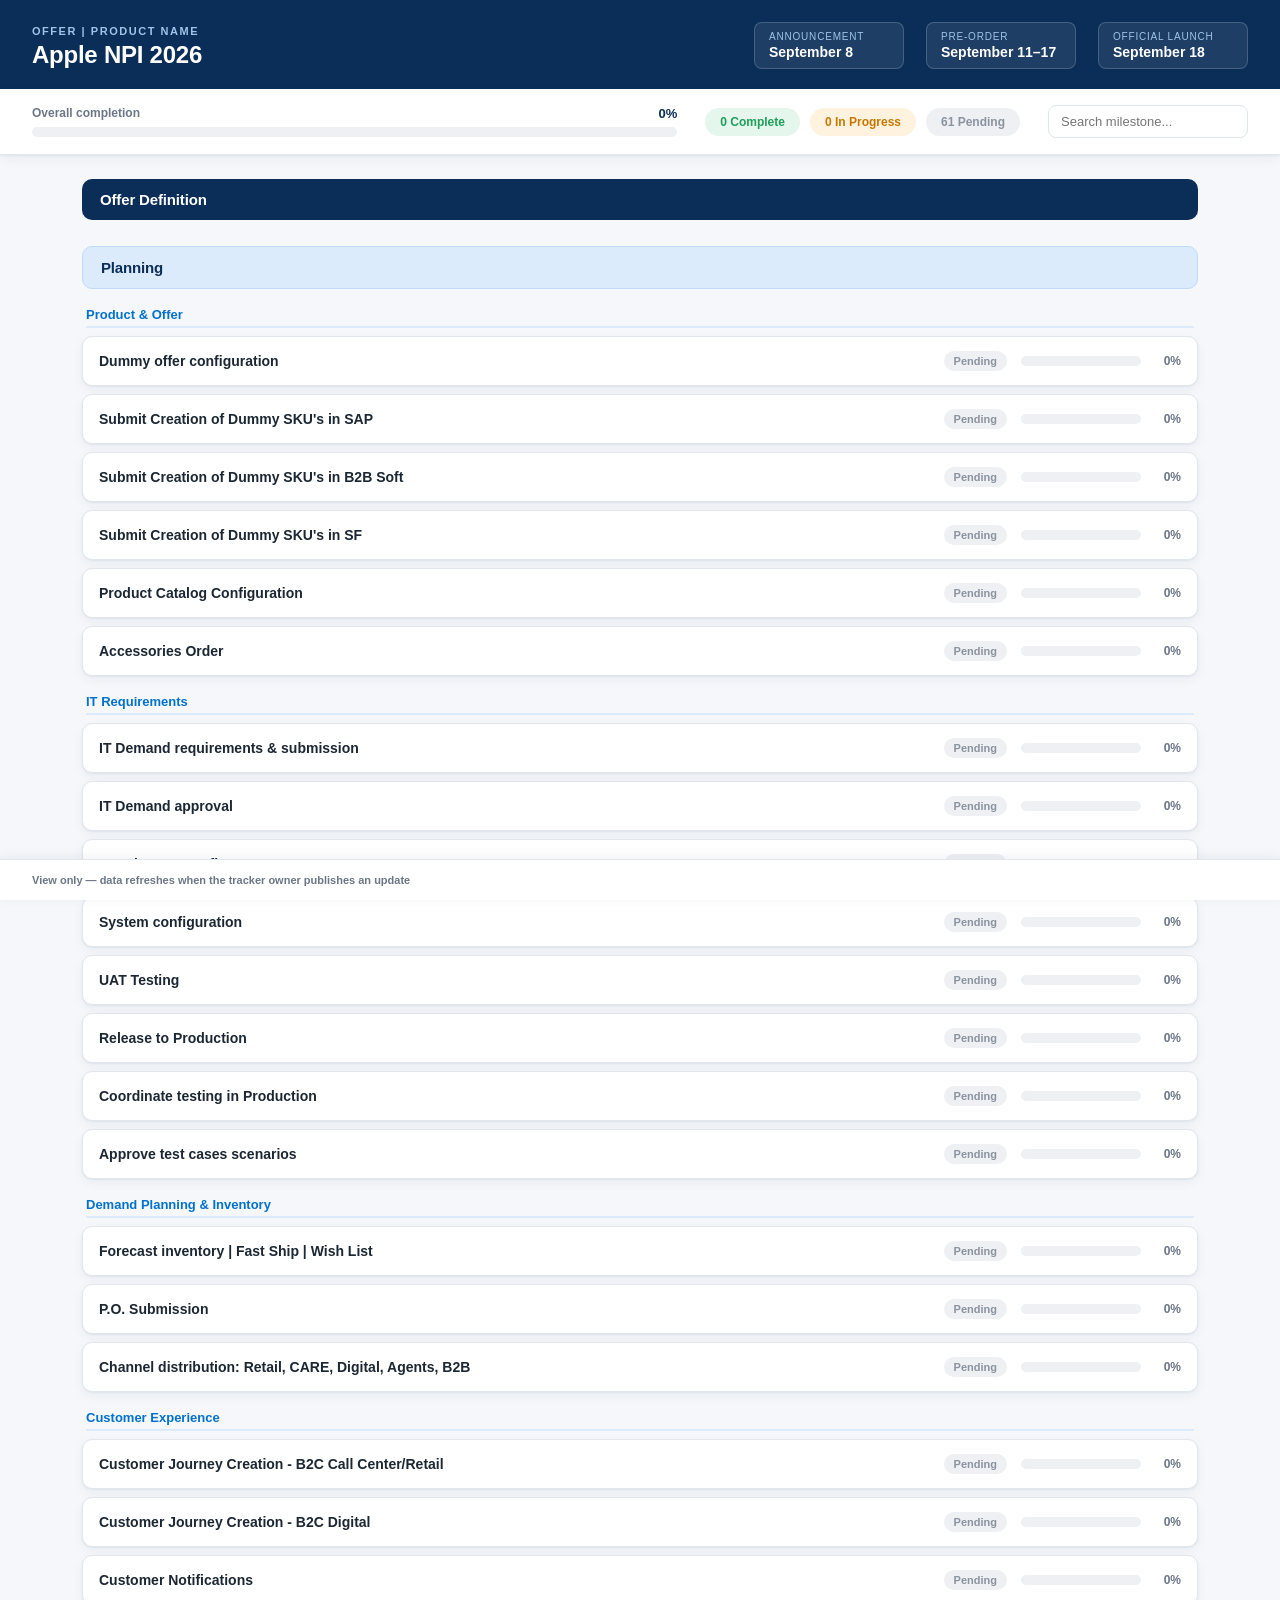
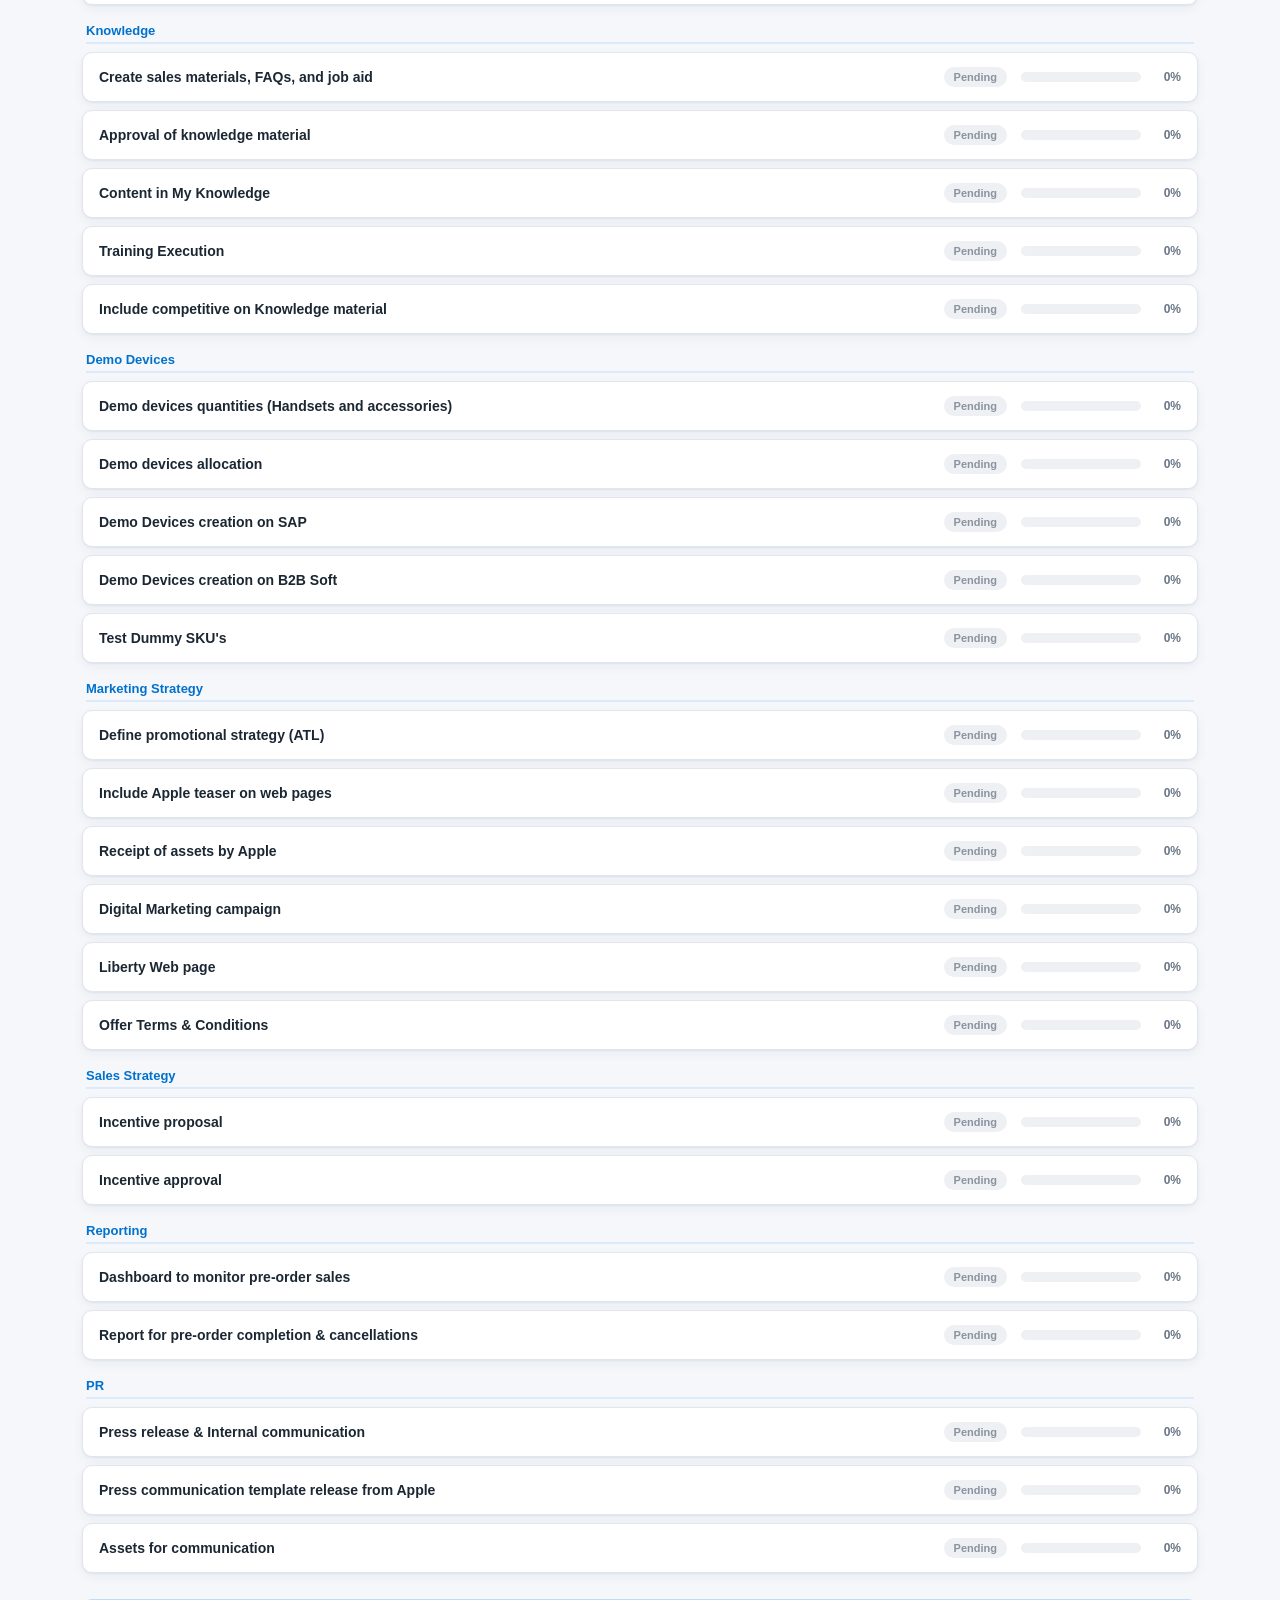
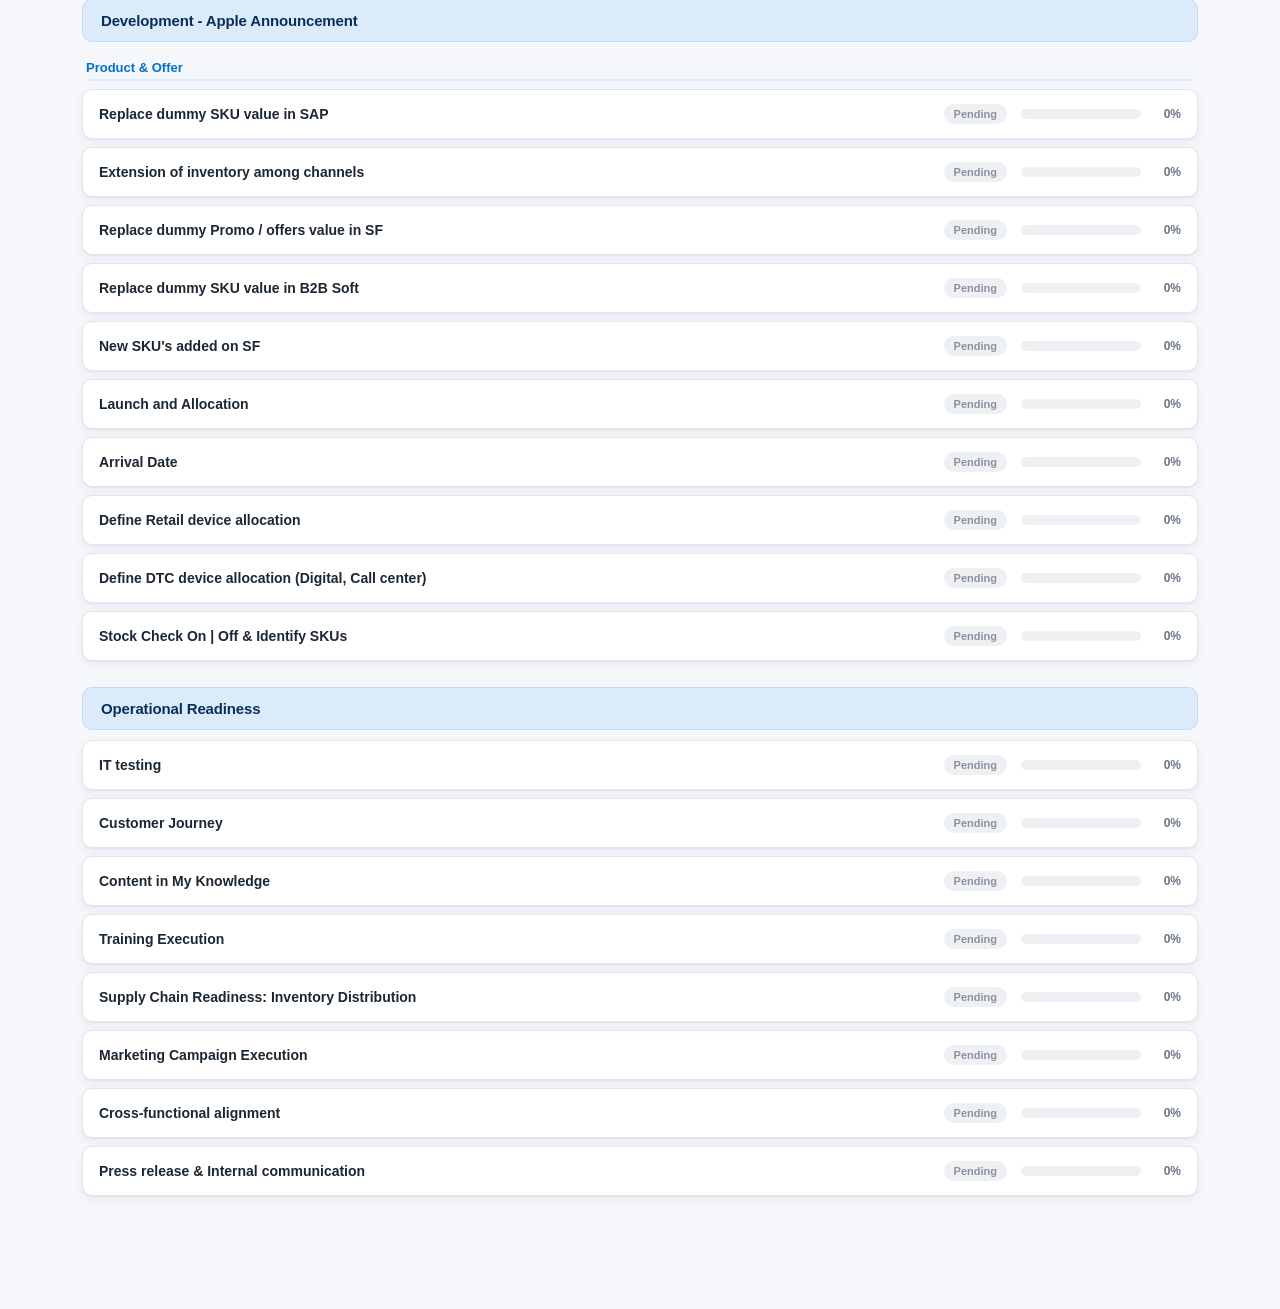
==== index.html @ b3da3797 "Add files via upload" ====
<!DOCTYPE html>
<html lang="en">
<head>
<meta charset="UTF-8" />
<meta name="viewport" content="width=device-width, initial-scale=1.0" />
<title>NPI 2026 Tracker</title>
<link rel="stylesheet" href="styles.css" />
</head>
<body>

<div class="topbar">
  <div class="titleblock">
    <div class="eyebrow">Offer | Product Name</div>
    <h1 id="productName">Apple NPI 2026</h1>
  </div>
  <div class="dates">
    <div class="date-chip"><div class="label">Announcement</div><div class="value" id="dAnnounce">—</div></div>
    <div class="date-chip"><div class="label">Pre-Order</div><div class="value" id="dPreorder">—</div></div>
    <div class="date-chip"><div class="label">Official Launch</div><div class="value" id="dLaunch">—</div></div>
  </div>
</div>

<div class="summary-bar" id="summaryBar"></div>

<main id="main">
  <div class="empty-state">Loading tracker...</div>
</main>

<div class="toolbar">
  <span class="viewer-badge" id="lastUpdated">View only — data refreshes when the tracker owner publishes an update</span>
</div>

<script src="app.js"></script>
<script>
  let data = null;
  let currentQuery = "";

  function paintMeta() {
    document.getElementById("productName").textContent = data.meta.productName;
    document.getElementById("dAnnounce").textContent = data.meta.announcementDate;
    document.getElementById("dPreorder").textContent = data.meta.preOrderRange;
    document.getElementById("dLaunch").textContent = data.meta.launchDate;
    if (data.meta.lastUpdated) {
      const d = new Date(data.meta.lastUpdated);
      document.getElementById("lastUpdated").textContent = "Last updated " + d.toLocaleString();
    }
  }

  function paint() {
    paintMeta();
    renderSummary(document.getElementById("summaryBar"), data.meta, data.rows);
    renderView(document.getElementById("main"), data.meta, data.rows, currentQuery);
    const search = document.getElementById("searchInput");
    if (search) {
      search.value = currentQuery;
      search.oninput = e => {
        currentQuery = e.target.value;
        renderView(document.getElementById("main"), data.meta, data.rows, currentQuery);
      };
    }
  }

  (async function init() {
    try {
      const res = await fetch("./data.json", { cache: "no-store" });
      data = await res.json();
      paint();
    } catch (e) {
      document.getElementById("main").innerHTML =
        '<div class="empty-state">Could not load data.json. Make sure this file sits next to view.html, app.js, and styles.css.</div>';
    }
  })();
</script>
</body>
</html>
---- styles.css ----
:root {
  --navy: #0B2E59;
  --blue: #0071CE;
  --blue-light: #DCEBFB;
  --orange: #FF5300;
  --grey-bg: #F5F7FA;
  --grey-border: #E1E6EC;
  --text: #1B2733;
  --text-mute: #6B7686;
  --white: #FFFFFF;
  --green: #1E9E5A;
  --green-bg: #E5F6EC;
  --amber: #C77700;
  --amber-bg: #FFF3E0;
  --grey-pending: #8A93A0;
  --grey-pending-bg: #EEF0F3;
  --red: #C4281B;
  --shadow: 0 1px 2px rgba(11,46,89,0.06), 0 4px 12px rgba(11,46,89,0.05);
}

* { box-sizing: border-box; }

body {
  margin: 0;
  font-family: "Segoe UI", Arial, Helvetica, sans-serif;
  background: var(--grey-bg);
  color: var(--text);
  -webkit-font-smoothing: antialiased;
}

.topbar {
  background: var(--navy);
  color: var(--white);
  padding: 22px 32px 20px;
  display: flex;
  justify-content: space-between;
  align-items: flex-end;
  flex-wrap: wrap;
  gap: 16px;
}

.topbar .titleblock .eyebrow {
  font-size: 11px;
  letter-spacing: 0.14em;
  text-transform: uppercase;
  color: #9FC3E8;
  font-weight: 600;
  margin-bottom: 4px;
}

.topbar h1 {
  margin: 0;
  font-size: 24px;
  font-weight: 700;
  letter-spacing: -0.01em;
}

.topbar h1 .mode-tag {
  font-size: 12px;
  font-weight: 700;
  letter-spacing: 0.06em;
  text-transform: uppercase;
  background: var(--orange);
  color: var(--white);
  padding: 3px 9px;
  border-radius: 4px;
  vertical-align: middle;
  margin-left: 10px;
}

.dates {
  display: flex;
  gap: 22px;
  flex-wrap: wrap;
}

.date-chip {
  background: rgba(255,255,255,0.08);
  border: 1px solid rgba(255,255,255,0.18);
  border-radius: 8px;
  padding: 8px 14px;
  min-width: 150px;
}

.date-chip .label {
  font-size: 10px;
  text-transform: uppercase;
  letter-spacing: 0.08em;
  color: #9FC3E8;
  margin-bottom: 2px;
}

.date-chip .value {
  font-size: 14px;
  font-weight: 700;
}

.summary-bar {
  background: var(--white);
  border-bottom: 1px solid var(--grey-border);
  padding: 16px 32px;
  display: flex;
  align-items: center;
  gap: 28px;
  flex-wrap: wrap;
  position: sticky;
  top: 0;
  z-index: 20;
  box-shadow: var(--shadow);
}

.overall-progress {
  flex: 1 1 260px;
  min-width: 220px;
}

.overall-progress .row {
  display: flex;
  justify-content: space-between;
  font-size: 12px;
  font-weight: 600;
  color: var(--text-mute);
  margin-bottom: 6px;
}

.overall-progress .pct {
  color: var(--navy);
  font-size: 13px;
}

.progress-track {
  height: 10px;
  background: var(--grey-pending-bg);
  border-radius: 6px;
  overflow: hidden;
}

.progress-fill {
  height: 100%;
  background: linear-gradient(90deg, var(--blue), var(--green));
  border-radius: 6px;
  transition: width 0.3s ease;
}

.stat-pills {
  display: flex;
  gap: 10px;
  flex-wrap: wrap;
}

.stat-pill {
  border-radius: 999px;
  padding: 6px 14px;
  font-size: 12px;
  font-weight: 700;
  display: flex;
  align-items: center;
  gap: 6px;
  border: 1px solid transparent;
}

.stat-pill.complete { background: var(--green-bg); color: var(--green); }
.stat-pill.progress { background: var(--amber-bg); color: var(--amber); }
.stat-pill.pending { background: var(--grey-pending-bg); color: var(--grey-pending); }
.stat-pill.risk { background: #FDE9E7; color: var(--red); }

.search-box {
  margin-left: auto;
  display: flex;
  align-items: center;
  gap: 8px;
}

.search-box input {
  border: 1px solid var(--grey-border);
  border-radius: 8px;
  padding: 8px 12px;
  font-size: 13px;
  min-width: 200px;
  font-family: inherit;
}

.search-box input:focus { outline: 2px solid var(--blue); outline-offset: 1px; }

main {
  max-width: 1180px;
  margin: 0 auto;
  padding: 24px 32px 64px;
}

.section-banner {
  border-radius: 10px;
  padding: 12px 18px;
  font-weight: 700;
  font-size: 15px;
  margin: 26px 0 10px;
  letter-spacing: -0.01em;
}

.section-banner.dark {
  background: var(--navy);
  color: var(--white);
}

.section-banner.light {
  background: var(--blue-light);
  color: var(--navy);
  border: 1px solid #BFDBF7;
}

.section-banner:first-child { margin-top: 0; }

.sub-header {
  font-weight: 700;
  font-size: 13px;
  color: var(--blue);
  margin: 18px 4px 8px;
  padding-bottom: 4px;
  border-bottom: 2px solid var(--blue-light);
}

.item-card {
  background: var(--white);
  border: 1px solid var(--grey-border);
  border-radius: 10px;
  padding: 14px 16px;
  margin-bottom: 8px;
  box-shadow: var(--shadow);
  transition: box-shadow 0.15s ease;
}

.item-card:hover { box-shadow: 0 2px 6px rgba(11,46,89,0.1), 0 8px 20px rgba(11,46,89,0.08); }

.item-card.hidden { display: none; }

.item-top {
  display: flex;
  align-items: center;
  gap: 14px;
  flex-wrap: wrap;
}

.item-desc {
  flex: 1 1 260px;
  font-size: 14px;
  font-weight: 600;
  color: var(--text);
}

.badge {
  font-size: 11px;
  font-weight: 700;
  padding: 4px 10px;
  border-radius: 999px;
  white-space: nowrap;
}

.badge.Complete { background: var(--green-bg); color: var(--green); }
.badge.In-Progress { background: var(--amber-bg); color: var(--amber); }
.badge.Pending { background: var(--grey-pending-bg); color: var(--grey-pending); }

.item-progress-wrap {
  flex: 0 0 160px;
  display: flex;
  align-items: center;
  gap: 8px;
}

.item-progress-wrap .progress-track { flex: 1; }
.item-progress-wrap .pct-num {
  font-size: 12px;
  font-weight: 700;
  color: var(--text-mute);
  min-width: 32px;
  text-align: right;
}

.item-meta {
  margin-top: 10px;
  font-size: 12.5px;
  color: var(--text-mute);
  display: grid;
  grid-template-columns: 1fr;
  gap: 6px;
}

.item-meta .comments.has-text { color: var(--red); font-weight: 500; }
.item-meta .risk-flag {
  color: var(--red);
  font-weight: 700;
  display: inline-flex;
  align-items: center;
  gap: 4px;
}

/* ---- Editor-only form controls ---- */
.edit-grid {
  margin-top: 12px;
  display: grid;
  grid-template-columns: repeat(2, 1fr);
  gap: 10px 14px;
}

.edit-field { display: flex; flex-direction: column; gap: 4px; }
.edit-field.full { grid-column: 1 / -1; }

.edit-field label {
  font-size: 11px;
  font-weight: 700;
  text-transform: uppercase;
  letter-spacing: 0.05em;
  color: var(--text-mute);
}

.edit-field select,
.edit-field input[type="number"],
.edit-field input[type="range"],
.edit-field input[type="text"],
.edit-field textarea {
  border: 1px solid var(--grey-border);
  border-radius: 7px;
  padding: 7px 9px;
  font-size: 13px;
  font-family: inherit;
  color: var(--text);
  background: var(--white);
}

.edit-field textarea { resize: vertical; min-height: 42px; }
.edit-field select:focus,
.edit-field input:focus,
.edit-field textarea:focus { outline: 2px solid var(--blue); outline-offset: 1px; }

.range-row { display: flex; align-items: center; gap: 8px; }
.range-row input[type="range"] { flex: 1; }
.range-row .rv { font-size: 12px; font-weight: 700; color: var(--navy); min-width: 34px; text-align: right; }

.toolbar {
  position: sticky;
  bottom: 0;
  background: var(--white);
  border-top: 1px solid var(--grey-border);
  padding: 14px 32px;
  display: flex;
  align-items: center;
  gap: 12px;
  flex-wrap: wrap;
  box-shadow: 0 -2px 12px rgba(11,46,89,0.06);
}

.btn {
  border: none;
  border-radius: 8px;
  padding: 10px 18px;
  font-size: 13px;
  font-weight: 700;
  cursor: pointer;
  display: inline-flex;
  align-items: center;
  gap: 6px;
  font-family: inherit;
}

.btn.primary { background: var(--orange); color: var(--white); }
.btn.primary:hover { background: #E64B00; }
.btn.secondary { background: var(--blue-light); color: var(--navy); }
.btn.secondary:hover { background: #C9E1F8; }
.btn.ghost { background: transparent; color: var(--text-mute); border: 1px solid var(--grey-border); }
.btn.ghost:hover { background: var(--grey-bg); }

.toolbar .save-status {
  font-size: 12px;
  color: var(--text-mute);
  margin-left: auto;
}

.toolbar .save-status.saved { color: var(--green); font-weight: 600; }

.viewer-badge {
  font-size: 11px;
  font-weight: 700;
  color: var(--text-mute);
  text-align: right;
}

.empty-state {
  text-align: center;
  padding: 60px 20px;
  color: var(--text-mute);
}

@media (max-width: 720px) {
  .topbar { padding: 18px 18px; }
  main { padding: 18px 16px 100px; }
  .summary-bar { padding: 12px 16px; }
  .edit-grid { grid-template-columns: 1fr; }
  .search-box input { min-width: 140px; }
  .toolbar { padding: 12px 16px; }
}
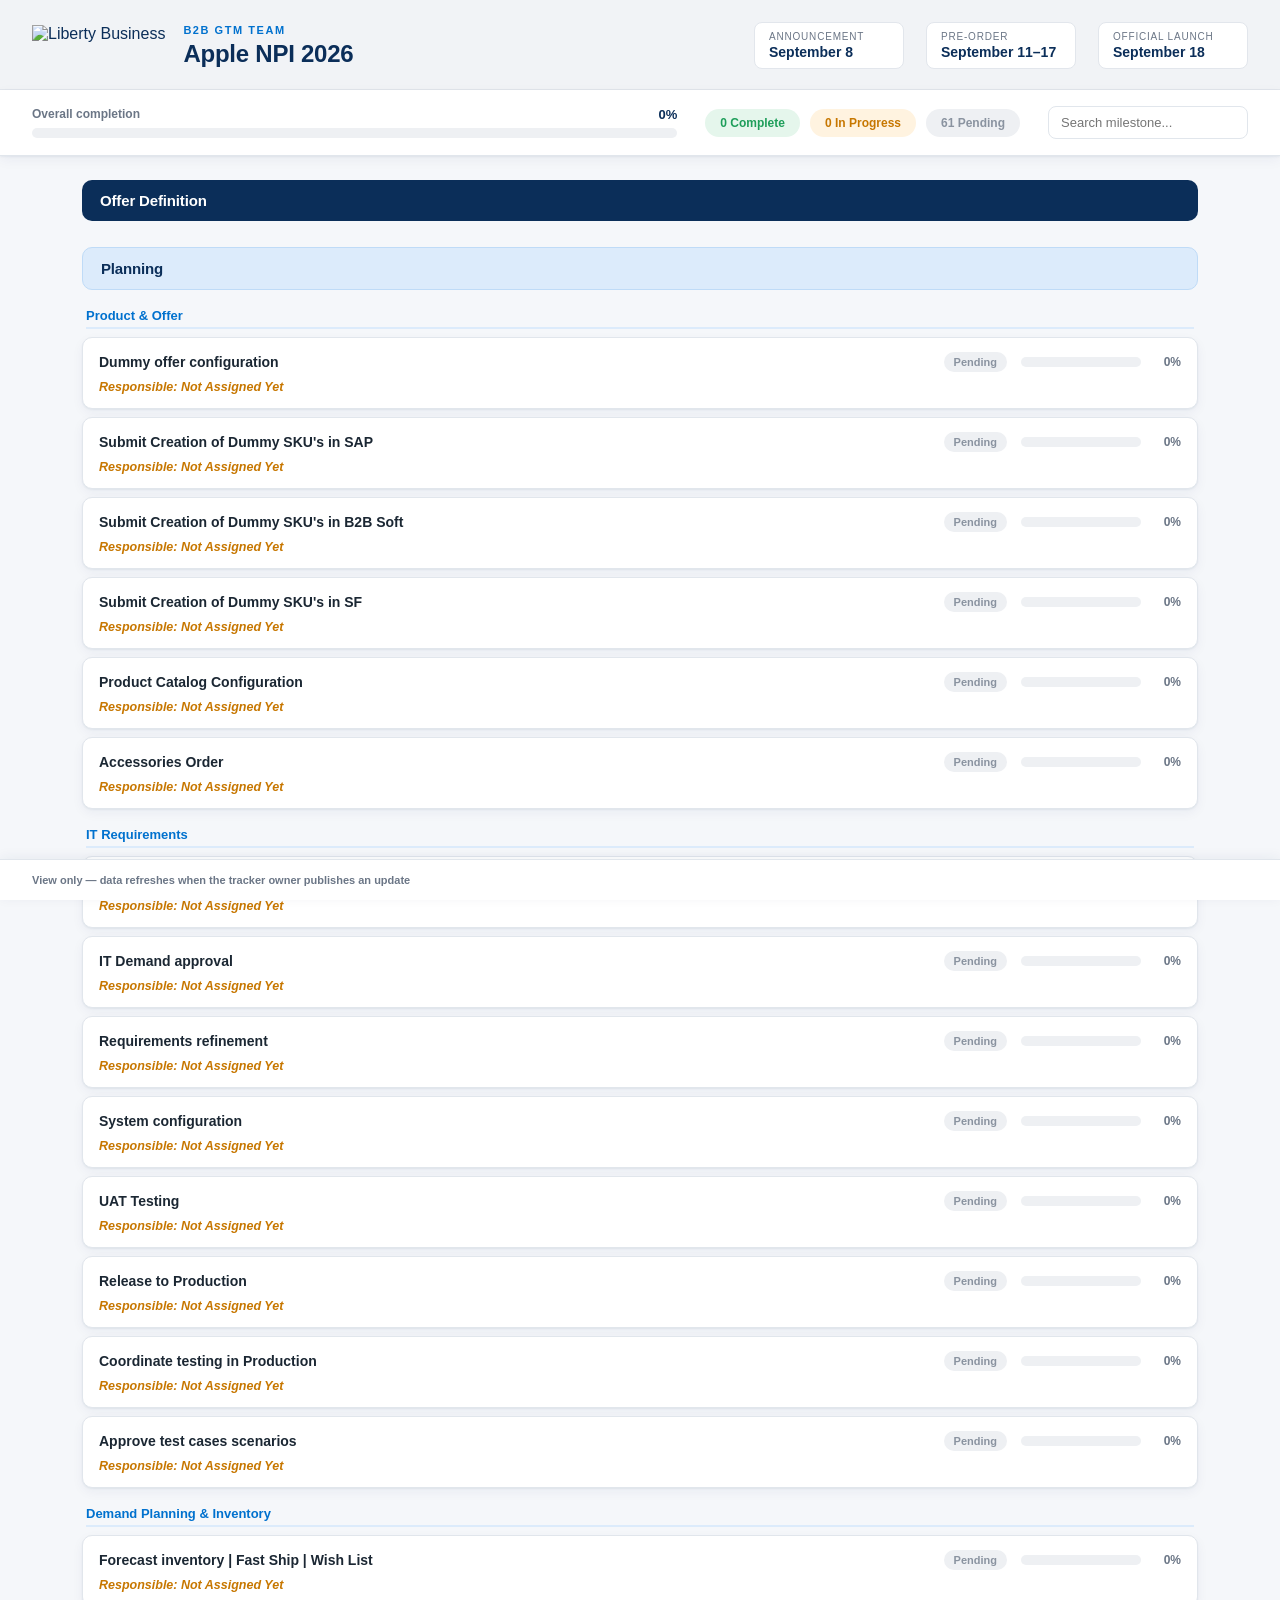
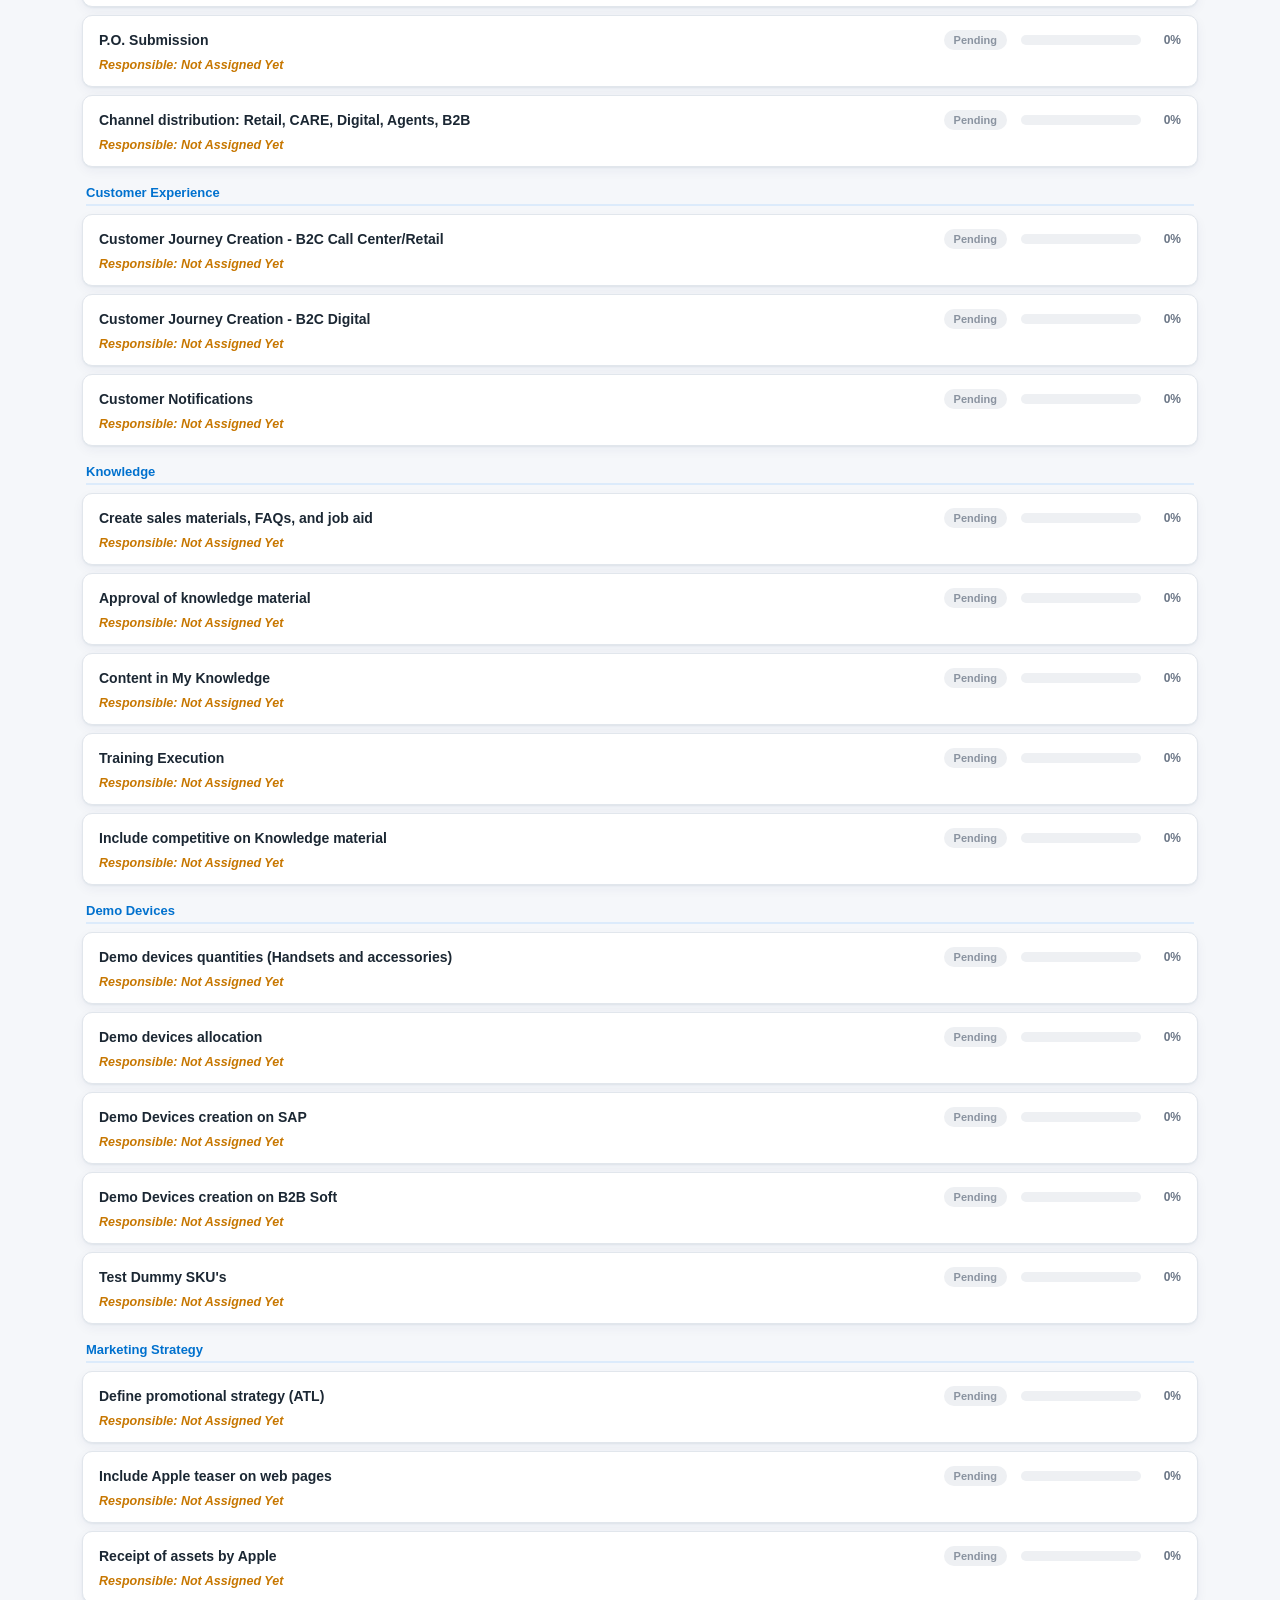
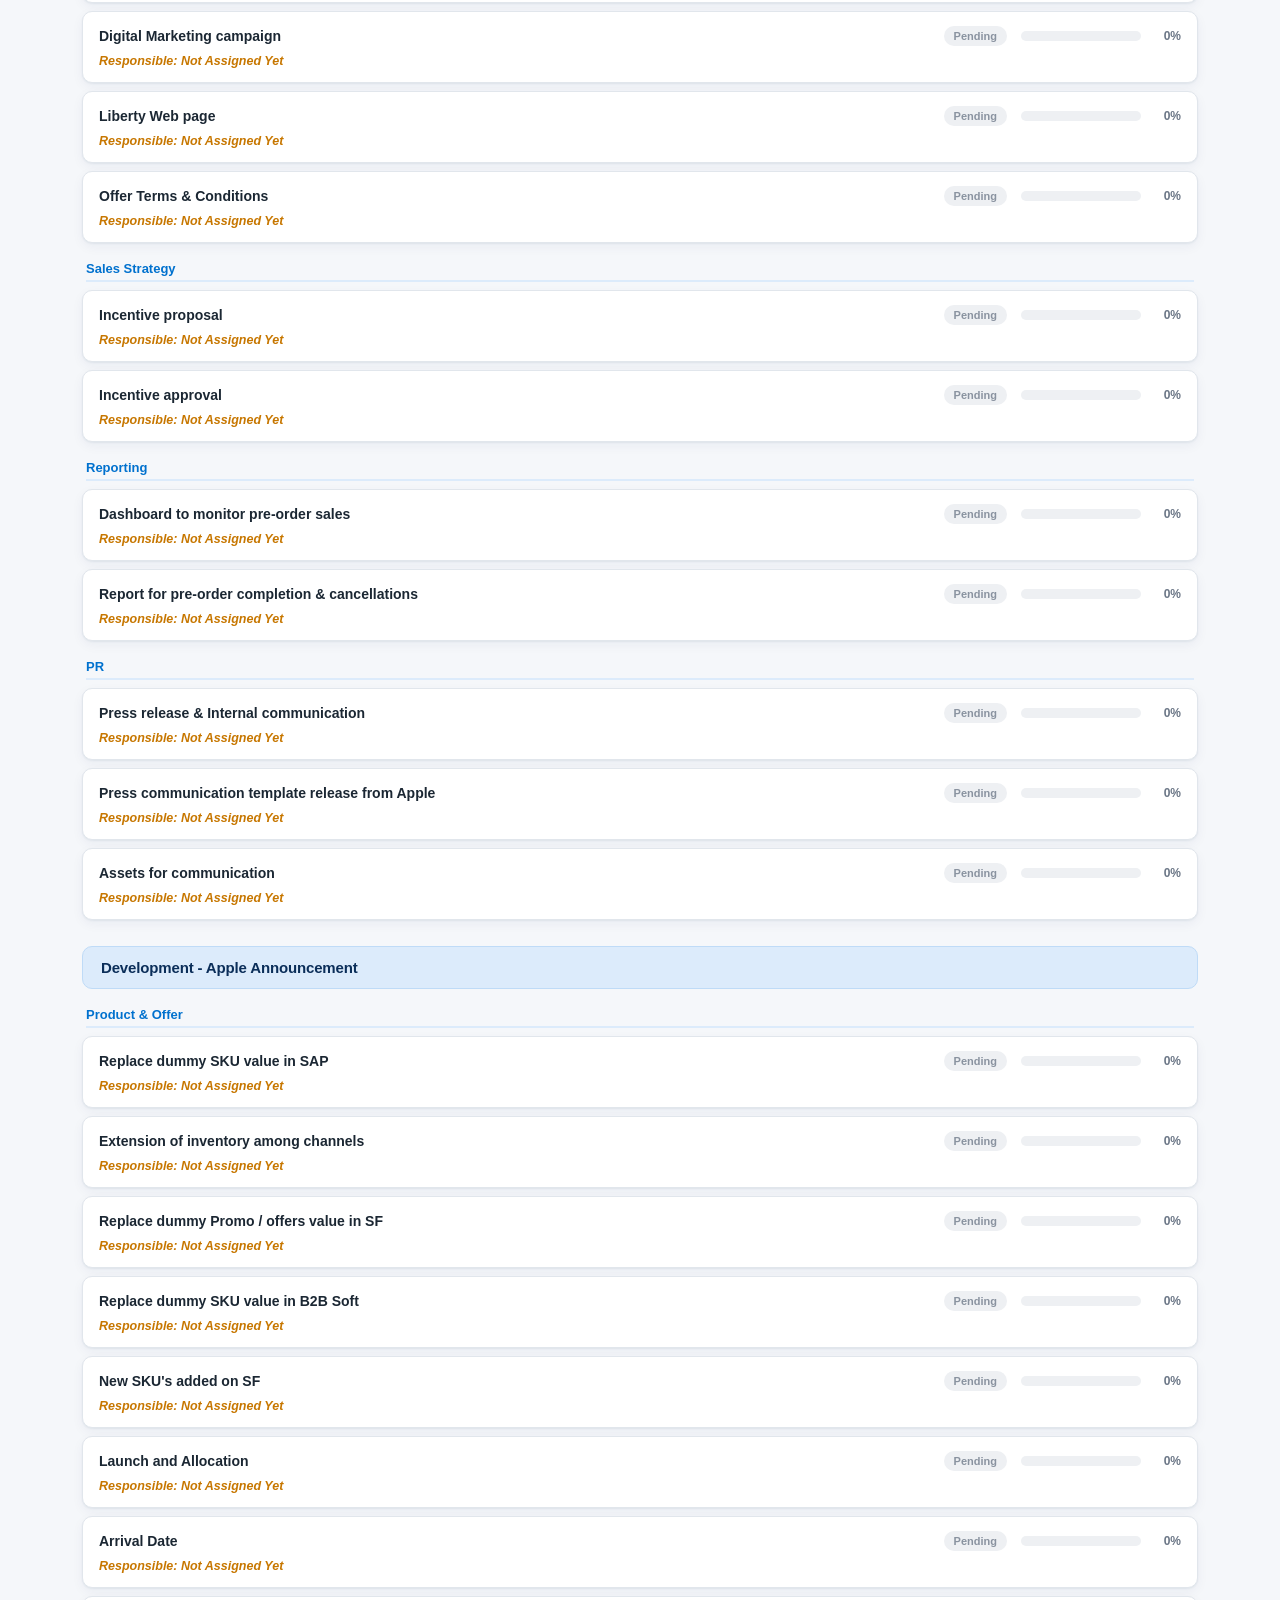
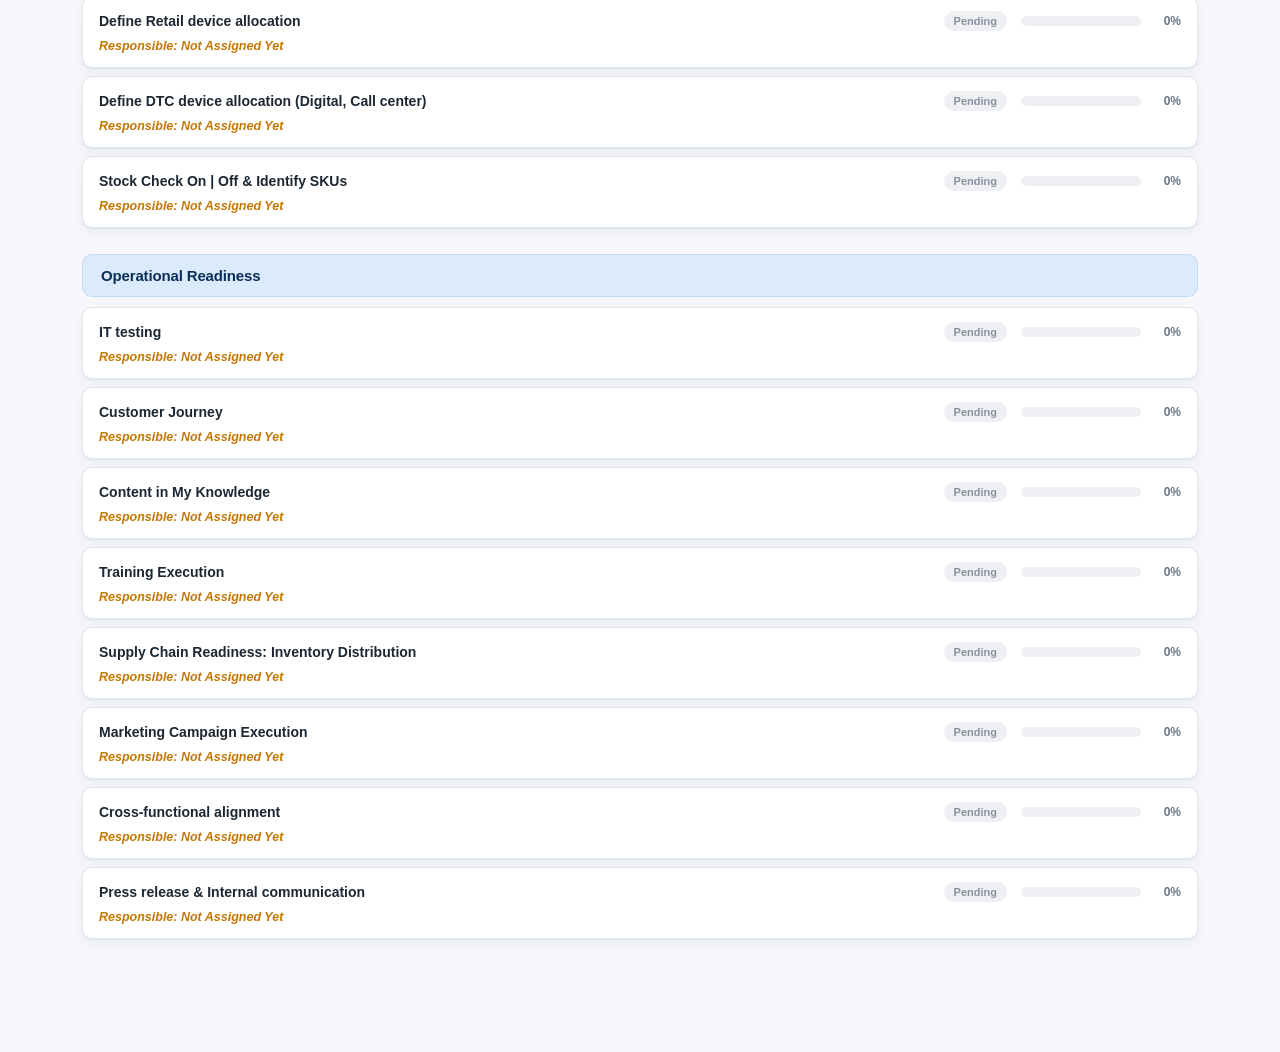
==== commit 927ef4e0: "Add files via upload" ====
--- a/index.html
+++ b/index.html
@@ -9,9 +9,12 @@
 <body>
 
 <div class="topbar">
-  <div class="titleblock">
-    <div class="eyebrow">Offer | Product Name</div>
-    <h1 id="productName">Apple NPI 2026</h1>
+  <div class="topbar-left">
+    <img class="logo" src="assets/liberty-business-logo.png" alt="Liberty Business" />
+    <div class="titleblock">
+      <div class="eyebrow">B2B GTM Team</div>
+      <h1 id="productName">Apple NPI 2026</h1>
+    </div>
   </div>
   <div class="dates">
     <div class="date-chip"><div class="label">Announcement</div><div class="value" id="dAnnounce">—</div></div>
--- a/styles.css
+++ b/styles.css
@@ -5,6 +5,8 @@
   --orange: #FF5300;
   --grey-bg: #F5F7FA;
   --grey-border: #E1E6EC;
+  --header-bg: #F1F3F6;
+  --header-border: #E2E6EC;
   --text: #1B2733;
   --text-mute: #6B7686;
   --white: #FFFFFF;
@@ -29,22 +31,36 @@
 }
 
 .topbar {
-  background: var(--navy);
-  color: var(--white);
+  background: var(--header-bg);
+  border-bottom: 1px solid var(--header-border);
+  color: var(--navy);
   padding: 22px 32px 20px;
   display: flex;
   justify-content: space-between;
-  align-items: flex-end;
+  align-items: center;
   flex-wrap: wrap;
   gap: 16px;
+}
+
+.topbar-left {
+  display: flex;
+  align-items: center;
+  gap: 18px;
+  flex-wrap: wrap;
+}
+
+.topbar-left .logo {
+  height: 42px;
+  width: auto;
+  flex-shrink: 0;
 }
 
 .topbar .titleblock .eyebrow {
   font-size: 11px;
   letter-spacing: 0.14em;
   text-transform: uppercase;
-  color: #9FC3E8;
-  font-weight: 600;
+  color: var(--blue);
+  font-weight: 700;
   margin-bottom: 4px;
 }
 
@@ -53,6 +69,7 @@
   font-size: 24px;
   font-weight: 700;
   letter-spacing: -0.01em;
+  color: var(--navy);
 }
 
 .topbar h1 .mode-tag {
@@ -75,8 +92,8 @@
 }
 
 .date-chip {
-  background: rgba(255,255,255,0.08);
-  border: 1px solid rgba(255,255,255,0.18);
+  background: var(--white);
+  border: 1px solid var(--header-border);
   border-radius: 8px;
   padding: 8px 14px;
   min-width: 150px;
@@ -86,13 +103,14 @@
   font-size: 10px;
   text-transform: uppercase;
   letter-spacing: 0.08em;
-  color: #9FC3E8;
+  color: var(--text-mute);
   margin-bottom: 2px;
 }
 
 .date-chip .value {
   font-size: 14px;
   font-weight: 700;
+  color: var(--navy);
 }
 
 .summary-bar {
@@ -282,6 +300,18 @@
   display: grid;
   grid-template-columns: 1fr;
   gap: 6px;
+}
+
+.responsible-line {
+  margin-top: 8px;
+  font-size: 12.5px;
+  font-weight: 600;
+  color: var(--text-mute);
+}
+
+.responsible-line.unassigned {
+  color: var(--amber);
+  font-style: italic;
 }
 
 .item-meta .comments.has-text { color: var(--red); font-weight: 500; }
@@ -383,6 +413,143 @@
   text-align: right;
 }
 
+/* ---- Password gate (editor.html only) ---- */
+.login-gate {
+  min-height: 100vh;
+  display: flex;
+  align-items: center;
+  justify-content: center;
+  background: var(--navy);
+  padding: 20px;
+}
+
+.login-box {
+  background: var(--white);
+  border-radius: 12px;
+  padding: 32px 30px;
+  max-width: 360px;
+  width: 100%;
+  box-shadow: var(--shadow);
+  text-align: left;
+}
+
+.login-eyebrow {
+  font-size: 11px;
+  letter-spacing: 0.12em;
+  text-transform: uppercase;
+  color: var(--blue);
+  font-weight: 700;
+  margin-bottom: 6px;
+}
+
+.login-box h2 {
+  margin: 0 0 8px;
+  font-size: 18px;
+  color: var(--navy);
+}
+
+.login-box p {
+  margin: 0 0 16px;
+  font-size: 13px;
+  color: var(--text-mute);
+}
+
+.login-box input {
+  width: 100%;
+  border: 1px solid var(--grey-border);
+  border-radius: 8px;
+  padding: 10px 12px;
+  font-size: 14px;
+  font-family: inherit;
+  margin-bottom: 12px;
+}
+
+.login-box input:focus { outline: 2px solid var(--blue); outline-offset: 1px; }
+
+.login-box .btn { width: 100%; justify-content: center; }
+
+.pw-error {
+  color: var(--red) !important;
+  font-size: 12px !important;
+  margin: 10px 0 0 !important;
+  min-height: 16px;
+}
+
+.editor-content.hidden { display: none; }
+
+.hidden { display: none !important; }
+
+.structural-toolbar {
+  max-width: 1180px;
+  margin: 18px auto 0;
+  padding: 0 32px;
+  display: flex;
+  gap: 10px;
+  flex-wrap: wrap;
+}
+
+.add-panel {
+  max-width: 1180px;
+  margin: 10px auto 0;
+  padding: 16px 32px;
+}
+
+.add-panel-title {
+  font-size: 13px;
+  font-weight: 700;
+  color: var(--navy);
+  text-transform: uppercase;
+  letter-spacing: 0.05em;
+  margin-bottom: 10px;
+}
+
+.add-panel-grid {
+  background: var(--white);
+  border: 1px solid var(--grey-border);
+  border-radius: 10px;
+  padding: 16px;
+  display: grid;
+  grid-template-columns: repeat(2, 1fr);
+  gap: 10px 14px;
+  box-shadow: var(--shadow);
+}
+
+.add-panel-actions {
+  display: flex;
+  gap: 10px;
+  margin-top: 10px;
+}
+
+.banner-wrap, .sub-wrap {
+  max-width: 1180px;
+}
+
+.banner-wrap .row-controls,
+.sub-wrap .row-controls {
+  display: flex;
+  gap: 6px;
+  flex-wrap: wrap;
+  margin: 4px 4px 12px;
+}
+
+.btn.tiny {
+  padding: 4px 9px;
+  font-size: 11px;
+  border-radius: 6px;
+  font-weight: 600;
+}
+
+.btn.ghost.danger {
+  color: var(--red);
+  border-color: #F3C9C4;
+}
+
+.btn.ghost.danger:hover { background: #FDE9E7; }
+
+.item-top .btn.tiny {
+  margin-left: auto;
+}
+
 .empty-state {
   text-align: center;
   padding: 60px 20px;
@@ -391,6 +558,7 @@
 
 @media (max-width: 720px) {
   .topbar { padding: 18px 18px; }
+  .topbar-left .logo { height: 32px; }
   main { padding: 18px 16px 100px; }
   .summary-bar { padding: 12px 16px; }
   .edit-grid { grid-template-columns: 1fr; }
